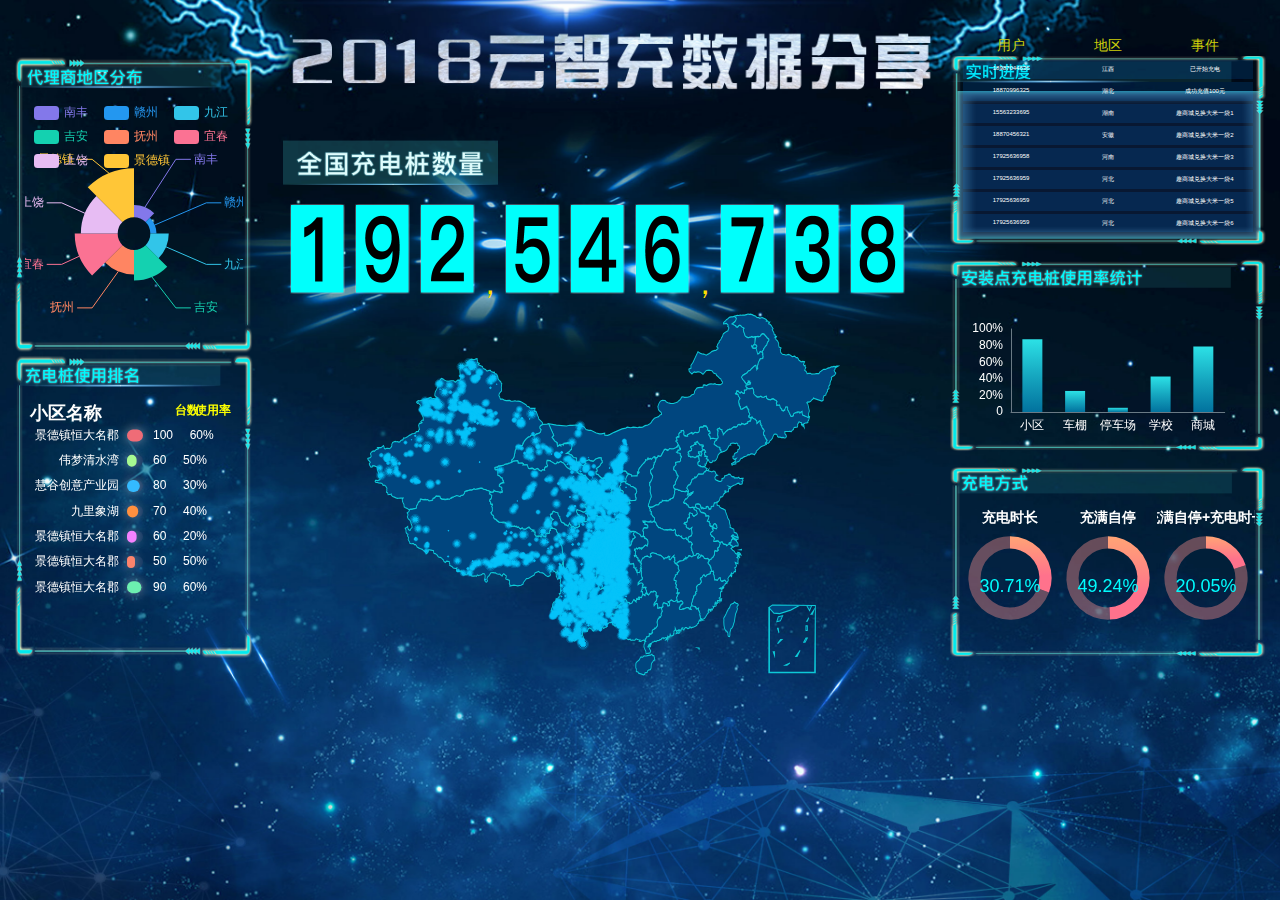
==== index2.html @ 74461e95 "### 百度地图" ====
<!DOCTYPE html>
<html lang="en">
<head>
    <meta charset="UTF-8">
    <title>2018云智充数据分享</title>
    <meta name="viewport" content="initial-scale=1,maximum-scale=1, minimum-scale=1">
    <link rel="shortcut icon" href="favicon.ico">
    <link rel="stylesheet" type="text/css" href="css/common.css">
    <link rel="stylesheet" type="text/css" href="css/index.css">
    <script type="text/javascript" src="js/jquery-1.8.1.min.js"></script>
    <script type="text/javascript" src="js/echarts4.min.js"></script>
    <script type="text/javascript" src="js/china.js"></script>
    <script type="text/javascript" src="js/base.js"></script>
    <script type="text/javascript" src="js/animateBackground-plugin.js"></script>
    <script type="text/javascript">
        ;(function(win, doc) {
            var initFontSize=function(){
                var n=doc.getElementsByTagName("html")[0],
                    e=doc.documentElement.clientWidth;
                    n.style.fontSize = e/3402*100+"px"
            };
            initFontSize();
            window.onresize=function(){
                initFontSize();
                myChart1.resize();
                myChart2.resize();
                myChart3.resize();
                myChart4.resize();
                myChart5.resize();
                myChart6.resize();
                myChartMap.resize();
            };
        })(window, window.document);
    </script>
</head>
<body>
    <div class="container">
        <div class="wrap flex">
            <div class="wrap-left">
                <!-- 代理商地区分布 -->
                <div class="agent-box bgsize">
                    <!--饼状图一-->
                    <div class="charts agent-charts" id="Echarts1">
                        
                    </div>
                </div>
                <!-- 充电桩使用排名 -->
                <div class="cdz-box bgsize">
                    <!--柱状图二-->
                    <div class="charts cdz-charts" id="Echarts2">
                        
                    </div>
                </div>
            </div>
            <div class="warp-mid">
                <div class="cdz-num">
                    <div class="cdz-pic bgsize"></div>
                    <div class="cdz-sums"></div>
                </div>
                <div class="map-box">
                    <!--地图-->
                    <div class="charts map-charts" id="Echartsmap">
                        
                    </div>
                    <!-- <div class="charts map-charts" id="map"></div> -->
                </div>
            </div>
            <div class="wrap-right">
                <!-- 实时进度 -->
                <div class="realtime-progress-box bgsize">
                    <div class="flex-table" style="height:200px; overflow:hidden">
                        <div class="flex-header">
                           <span>用户</span>
                           <span>地区</span>
                           <span>事件</span>
                        </div>
                        <div class="flex-tbody" id="marquee">
                            <ul>
                           <li class="list-item">
                                <span>18987044636</span>
                                <span>江西</span>
                                <span>已开始充电</span>
                           </li>
                           <li class="list-item">
                                <span> 18870996325 </span>
                                <span>湖北</span>
                                <span>成功充值100元</span>
                           </li>
                           <li class="list-item">
                                <span>15563233695</span>
                                <span>湖南</span>
                                <span>趣商城兑换大米一袋1</span>
                           </li>
                           <li class="list-item">
                                <span>18870456321</span>
                                <span>安徽</span>
                                <span>趣商城兑换大米一袋2</span>
                           </li>
                           <li class="list-item">
                                <span>17925636958</span>
                                <span>河南</span>
                                <span>趣商城兑换大米一袋3</span>
                           </li>
                           <li class="list-item">
                                <span>17925636959</span>
                                <span>河北</span>
                                <span>趣商城兑换大米一袋4</span>
                           </li>
                           <li class="list-item">
                                <span>17925636959</span>
                                <span>河北</span>
                                <span>趣商城兑换大米一袋5</span>
                           </li>
                           <li class="list-item">
                                <span>17925636959</span>
                                <span>河北</span>
                                <span>趣商城兑换大米一袋6</span>
                           </li>
                           </ul>
                       </div>
                    </div>                   
                </div>
                <!-- 安装点充电桩使用率 -->
                <div class="azcdz-box bgsize">
                    <!--柱状图三-->
                    <div class="charts azcdz-charts" id="Echarts3">
                        
                    </div>
                </div>
                <!-- 充电方式 -->
                <div class="cdfs-box bgsize">
                    <div class="flex-box">
                        <div class="flex-item">
                            <!--饼状图四-->
                            <div class="charts cdfs-charts" id="Echarts4">
                                
                            </div>
                        </div>
                        <div class="flex-item">
                            <div class="charts cdfs-charts" id="Echarts5">
                                
                            </div>
                        </div>
                        <div class="flex-item">
                            <div class="charts cdfs-charts" id="Echarts6">
                                
                            </div>
                        </div>
                    </div>             
                </div>
            </div>
        </div>
    </div>
    <script type="text/javascript" src='json/map.js'></script>

    <script type="text/javascript" src="http://api.map.baidu.com/api?v=2.0&ak=A1LU7iHS0avqQwPLAxbhKn0UYSQCuRVH"></script>

    <!-- <script type="text/javascript" src="http://api.map.baidu.com/library/AreaRestriction/1.2/src/AreaRestriction_min.js"></script> -->
    <!-- <script type="text/javascript" src="map/mapv.js"></script>
    <script type="text/javascript" src="map/swfobject.js"></script>
    <script type="text/javascript" src="map/web_socket.js"></script>
    <script type="text/javascript" src="map/socket_connect.js"></script>
    <script type="text/javascript" src="map/mapIndex.js"></script>-->
    <script type="text/javascript" src="js/index2.js"></script>
</body>
</html>
---- css/common.css ----
html, body, header,article, nav, ul, li, div, p{margin: 0; padding: 0;}
html, body, .container,.herder_bg {
    height: 100%;
}
*{
    box-sizing:border-box
}
ul, ol, dd {
    list-style-type:none;
    margin-left:0;
    padding-left:0;
}
a {
    text-decoration:none;
    color:#1580da;
}

body{
  font-size:0.16rem;
  color: #fff;
  font-family: Helvetica Neue,Helvetica,'PingFang SC','Hiragino Sans GB','Microsoft YaHei',Arial,sans-serif;
}
.container {
    background-image: url(../images/page_bg.jpg);
    background-position: top center;
    background-repeat: no-repeat;
    background-attachment: fixed;
    background-size: cover;
    background-color:#001b2d;
    font-family: 'Microsoft YaHei',Arial,sans-serif;
}
.wrap {
    width: 100%;
    height: 100%;
    overflow: hidden;
}
.charts{
    width:100%;
    height:100%;
    float: left;
}
@font-face {
    font-family: numbleFonts;
    src: url('../fonts/DigifaceWide.ttf');
}
.iconfont{
    font-family: numbleFonts;
}
.flex{
    width: 100%;
    display: -webkit-flex;
    display: -moz-flex;
    display: -ms-flex;
    display: flex;
    justify-content:space-around;
    align-items: center; 
}
---- css/index.css ----
.wrap{padding-top:0.5rem;position:relative;}
.wrap-left{width:7.02rem;height:100%;}
.warp-mid{width:1600px;max-width:1600px;height:100%;overflow:hidden;}
.wrap-right{width:9.22rem;height:100%;}
.wrap .bgsize{background-size:100% 100%;-moz-background-size:100% 100%;-webkit-background-size:100% 100%;}
.agent-box{width:100%;height:8.7rem;margin-bottom:0.5rem;padding:0.3rem;background:url(../images/dls_bg.png) no-repeat;}
.cdz-box{width:100%;height:8.94rem;padding:0.3rem;background:url(../images/cdz_bg.png) no-repeat;}
.realtime-progress-box{width:100%;height:5.55rem;margin-bottom:0.5rem;padding:0.3rem;background:url(../images/ssdata_bg.png) no-repeat;position:relative;}
.flex-table{width:92%;position:absolute;bottom:15px;left:4%;text-align:center;overflow:hidden;font-family:'PingFangSC-Regular',sans-serif;}
.flex-header span{width:calc(100%/3);float:left;color:#ced00a;font-size:14px;padding:5px 0;}
.list-item{width:100%;padding:5px 0;margin-bottom:3px;background:rgba(0,137,255,0.15);overflow:hidden;list-style: none;}
.list-item span{width:calc(100%/3);float:left;height:100%;overflow:hidden;white-space:nowrap;text-overflow:ellipsis;}
.azcdz-box{width:100%;height:5.72rem;margin-bottom:0.5rem;padding:0.3rem;background:url(../images/azcdz_bg.png) no-repeat;}
.cdfs-box{width:100%;height:5.6rem;padding:0.3rem;background:url(../images/cdfs_bg.png) no-repeat;}
.flex-box{width:100%;height:100%;}
.flex-item{width:calc(100%/3);height:100%;float:left;}
.cdz-pic{width:5.72rem;height:1.22rem;margin-top:2.2rem;background:url(../images/qgcdzsl.png) no-repeat;}
.cdz-sums{text-align:center;margin-top:0.5rem;}
.cdz-sums i{width:110px;height:180px;display:inline-block;background:url(../images/number.png) no-repeat;background-position:0 0px;text-indent:-999em;-webkit-background-size:100%;background-size:100%;margin-right:10px;}
.cdz-sums em.dh{color:#ffde00;font-style:normal;font-size:30px;margin-left:-10px;}
.map-box{width:100%;height:12rem;}
@media only screen and (max-width:1680px){
    .wrap{padding-top:1.5rem;}
}
@media only screen and (max-width:1920px){
    .wrap-left{width:6.4rem}
    .warp-mid{width:17rem;}
    .wrap-right{width:8.4rem}
    .agent-box{height:7.93rem;margin-bottom:0;}
    .cdz-box{height:8.15rem;}
    .realtime-progress-box{height:5.06rem;margin-bottom:0.3rem;}
    .azcdz-box{height:5.21rem;margin-bottom:0.28rem;}
    .cdfs-box{height:5.11rem;}
    .cdz-sums i{width:55px;height:90px;}
}
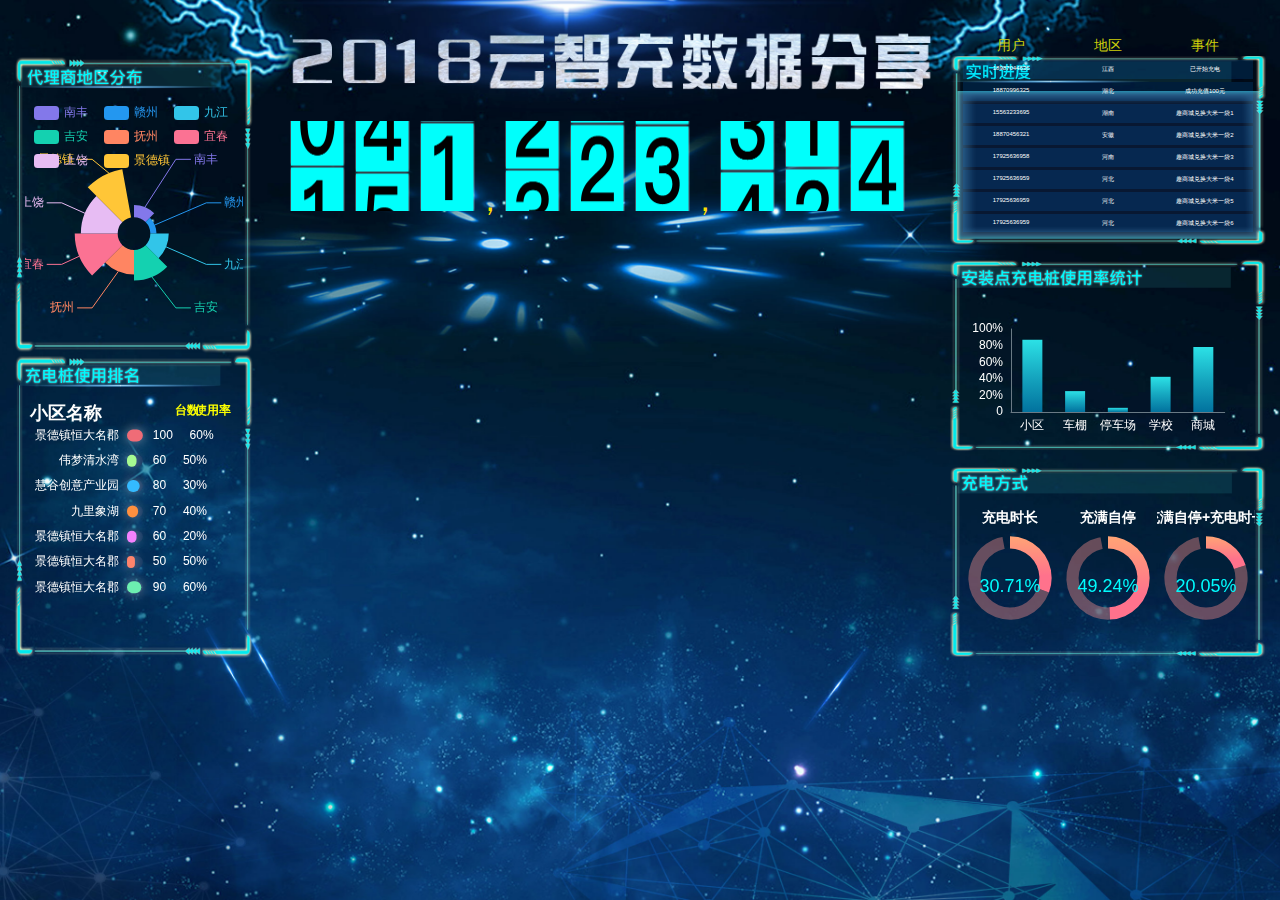
==== commit 8ac93d89: "### 大屏展示数据 ###" ====
--- a/index2.html
+++ b/index2.html
@@ -28,7 +28,7 @@
                 myChart4.resize();
                 myChart5.resize();
                 myChart6.resize();
-                myChartMap.resize();
+                // myChartMap.resize();
             };
         })(window, window.document);
     </script>
@@ -54,15 +54,15 @@
             </div>
             <div class="warp-mid">
                 <div class="cdz-num">
-                    <div class="cdz-pic bgsize"></div>
-                    <div class="cdz-sums"></div>
+                    <div class="cdz-pic bgsize" style="background:none;margin:0;"></div>
+                    <div class="cdz-sums" style="margin-bottom:0.3rem;"></div>
                 </div>
                 <div class="map-box">
                     <!--地图-->
-                    <div class="charts map-charts" id="Echartsmap">
+                    <!-- <div class="charts map-charts" id="Echartsmap">
                         
-                    </div>
-                    <!-- <div class="charts map-charts" id="map"></div> -->
+                    </div> -->
+                    <div class="charts map-charts" id="map"></div>
                 </div>
             </div>
             <div class="wrap-right">
@@ -156,11 +156,11 @@
     <script type="text/javascript" src="http://api.map.baidu.com/api?v=2.0&ak=A1LU7iHS0avqQwPLAxbhKn0UYSQCuRVH"></script>
 
     <!-- <script type="text/javascript" src="http://api.map.baidu.com/library/AreaRestriction/1.2/src/AreaRestriction_min.js"></script> -->
-    <!-- <script type="text/javascript" src="map/mapv.js"></script>
+    <script type="text/javascript" src="map/mapv.js"></script>
     <script type="text/javascript" src="map/swfobject.js"></script>
     <script type="text/javascript" src="map/web_socket.js"></script>
     <script type="text/javascript" src="map/socket_connect.js"></script>
-    <script type="text/javascript" src="map/mapIndex.js"></script>-->
+    <script type="text/javascript" src="map/mapIndex.js"></script>
     <script type="text/javascript" src="js/index2.js"></script>
 </body>
 </html>--- a/css/common.css
+++ b/css/common.css
@@ -20,6 +20,7 @@
   color: #fff;
   font-family: Helvetica Neue,Helvetica,'PingFang SC','Hiragino Sans GB','Microsoft YaHei',Arial,sans-serif;
 }
+.anchorBL{display:none}
 .container {
     background-image: url(../images/page_bg.jpg);
     background-position: top center;
@@ -54,4 +55,27 @@
     display: flex;
     justify-content:space-around;
     align-items: center; 
-}+}
+.toast-wrap{
+    opacity: 0;
+    position: fixed;
+    bottom: 10%;
+    color: #fff;
+    width: 100%;
+    text-align: center;
+}
+.toast-msg{
+    background-color: rgba(0,0,0,0.7);
+    padding: 2px 5px;
+    border-radius: 5px;
+}
+.toastAnimate{
+  animation: toastKF 2s;
+}
+@keyframes toastKF{
+    0% {opacity: 0;}
+    25% {opacity: 1; z-index: 9999}
+    50% {opacity: 1; z-index: 9999}
+    75% {opacity: 1; z-index: 9999}
+    100% {opacity: 0; z-index: 0}
+}
